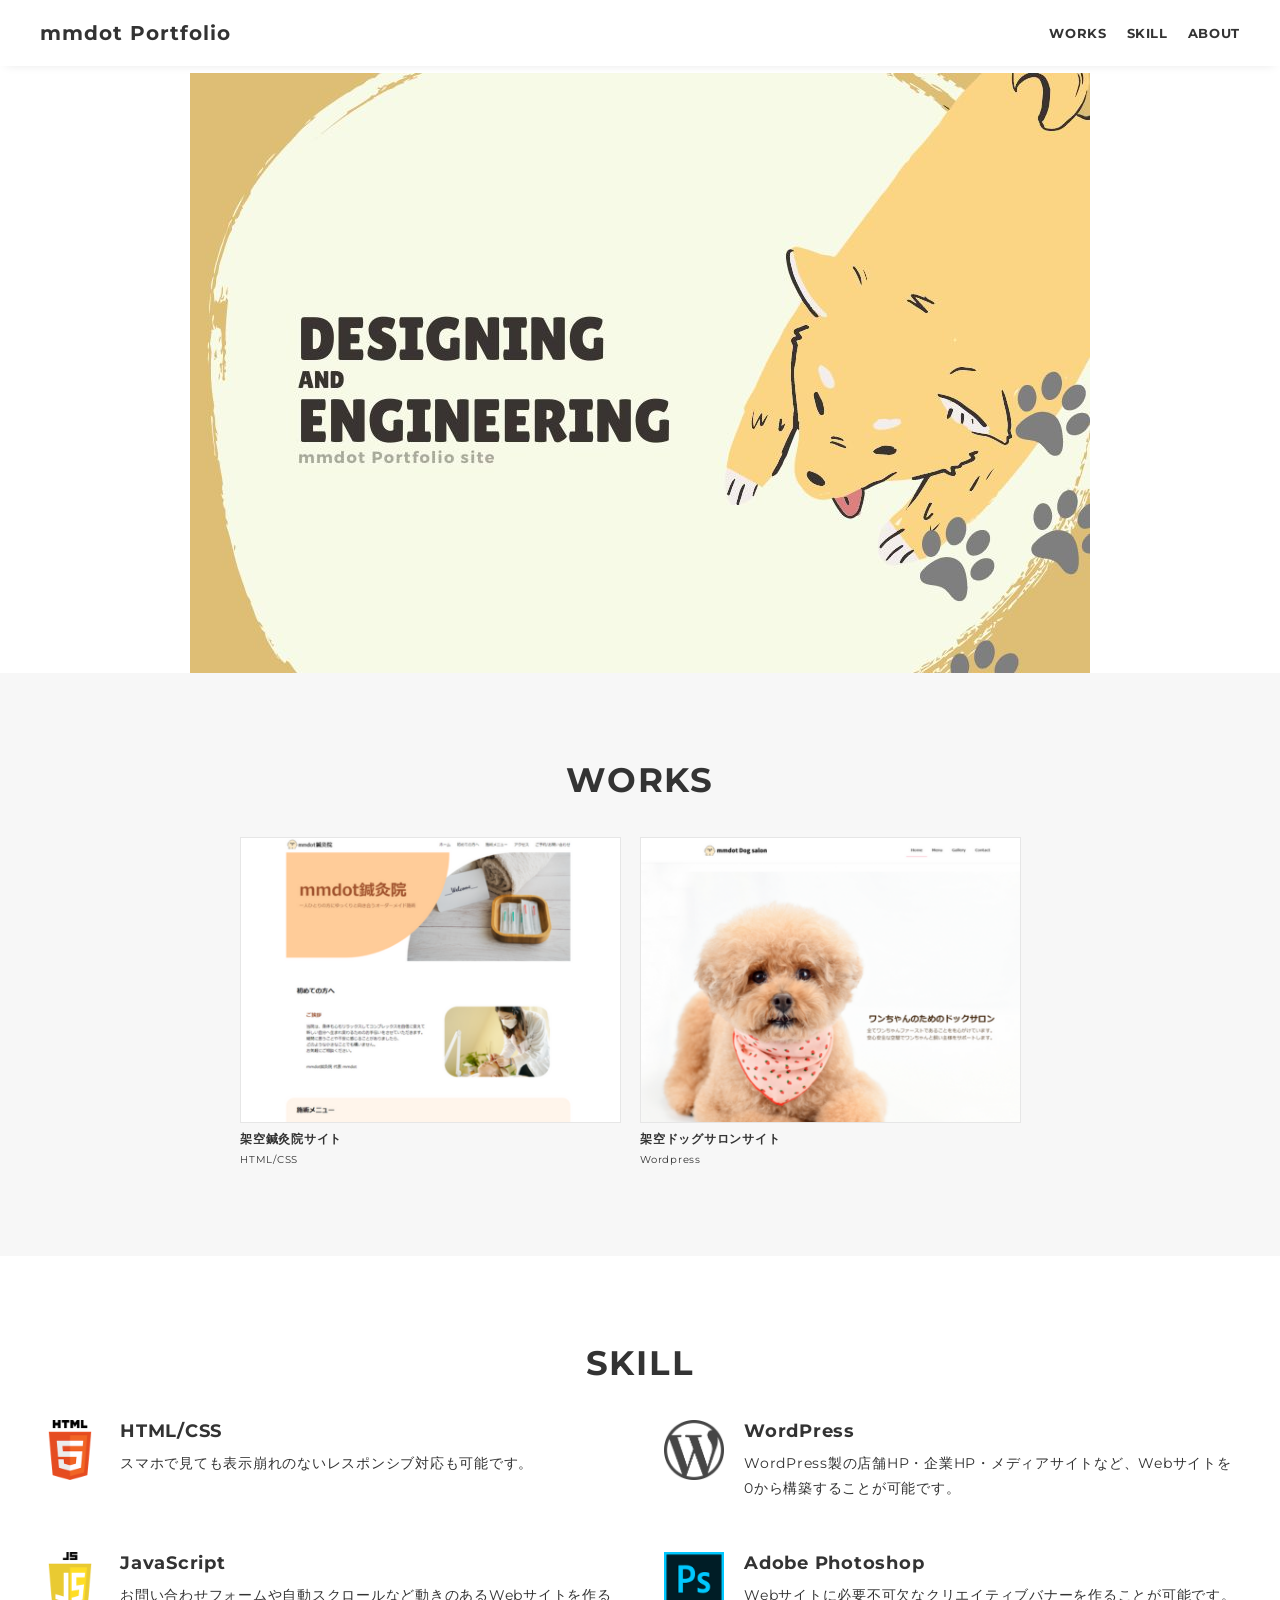
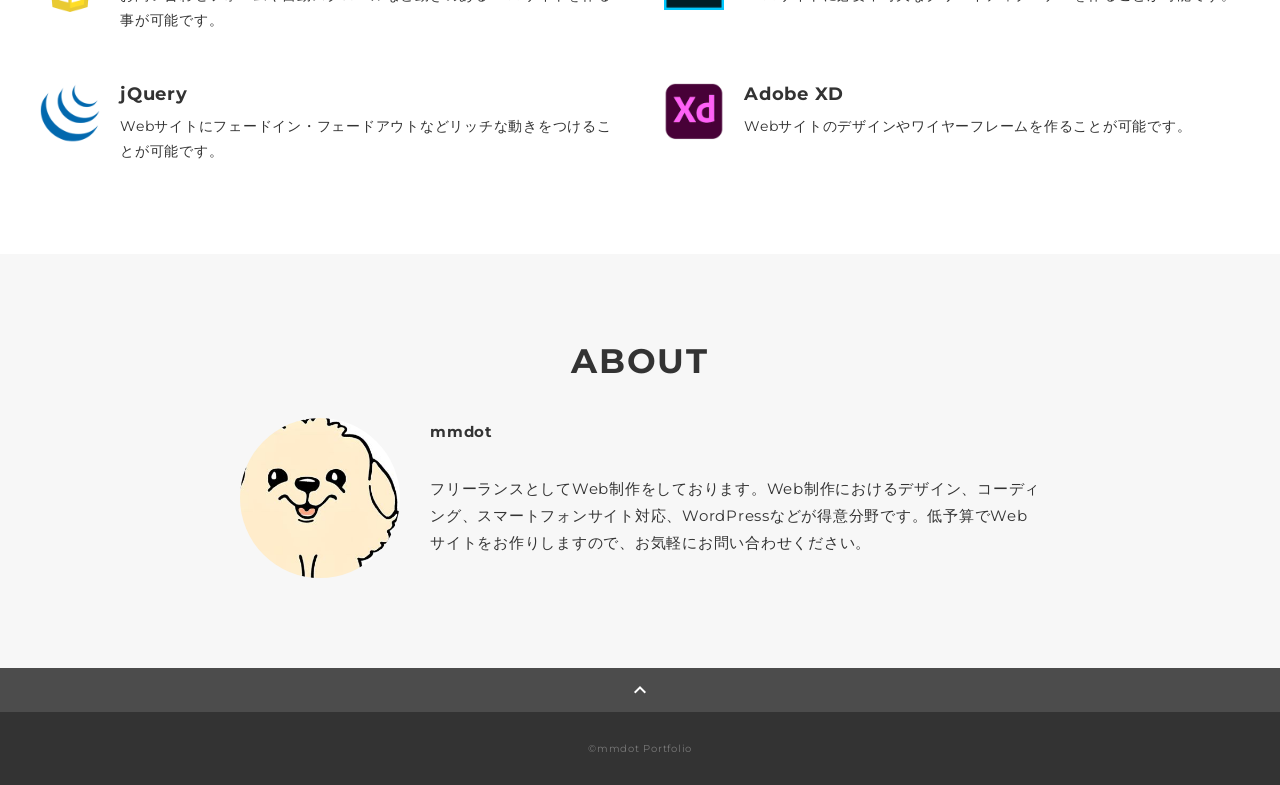
==== index.html @ cf9bff9a "mmdot Portfolio Siteの中身をアップロード" ====
<!DOCTYPE html>
<html>
<head>
  <meta charset="utf-8">
  <meta name="viewport" content="width=device-width, initial-scale=1.0, maximum-scale=1.0, minimum-scale=1.0">
  <title>mmdot Portfolio Site</title>
  <link rel="preconnect" href="https://fonts.gstatic.com">
  <link href="https://fonts.googleapis.com/css2?family=Montserrat:wght@400;700&display=swap" rel="stylesheet">
  <link href="https://fonts.googleapis.com/css?family=Material+Icons+Outlined" rel="stylesheet">
  <link href="css/ress.css" media="all" rel="stylesheet" type="text/css" />
  <link rel="icon" href="img/mmdotfavicon.png">
  <link href="css/style.css" media="all" rel="stylesheet" type="text/css" />
</head>

<body>
  <div class="wrapper">

    <!-- header -->
    <header class="header ">
      <div class="container">
        <h1 class="header-logo">
          <a href="#">mmdot Portfolio</a>
        </h1>
        <nav class="gnav">
          <ul class="gnav-list">
            <li class="gnav-item"><a href="#works">WORKS</a></li>
            <li class="gnav-item"><a href="#skill">SKILL</a></li>
            <li class="gnav-item"><a href="#about">ABOUT</a></li>
            <!-- <li class="gnav-item"><a href="#contact">CONTACT</a></li> -->
          </ul>
        </nav>
      </div>
    </header>
    <!-- /header -->

    <main class="content">

      <!-- mv -->
      <div class="mv">
        <div class="mv-container">
          <img src="img/mmdotportmain.jpg" alt="">
        </div>
      </div>
      <!-- /mv -->

      <!-- works -->
      <section class="works section" id="works">
        <div class="container">
          <h2 class="title">WORKS</h2>
          <div class="works-list">
            <a class="works-item" href="works-1.html">
              <div class="works-img"><img src="img/works/架空鍼灸院サイトサムネ.png" alt="html1" /></div>
              <p class="works-name">架空鍼灸院サイト</p>
              <p class="works-info">HTML/CSS</p>
            </a>
            <a class="works-item" href="works-2.html">
              <div class="works-img"><img src="img/works/架空トリミングサイトサムネ.png" alt="html2" /></div>
              <p class="works-name">架空ドッグサロンサイト</p>
              <p class="works-info">Wordpress</p>
            </a>
            <!-- <a class="works-item" href="works-3.html">
              <div class="works-img"><img src="img/works/wordpress1.png" alt="WordPress" /></div>
              <p class="works-name">美容室のHP</p>
              <p class="works-info">WordPress</p>
            </a>
            <a class="works-item" href="works-4.html">
              <div class="works-img"><img src="img/works/photoshop.png" alt="Photoshop" /></div>
              <p class="works-name">ITスクールのバナー</p>
              <p class="works-info">Photoshop</p>
            </a>
            <a class="works-item" href="works-5.html">
              <div class="works-img"><img src="img/works/xd.png" alt="AdobeXD" /></div>
              <p class="works-name">ITスクールのLP</p>
              <p class="works-info">AdobeXD</p>
            </a>
            <a class="works-item" href="works-6.html">
              <div class="works-img"><img src="img/works/wordpress2.png" alt="WordPress2" /></div>
              <p class="works-name">大学のHP</p>
              <p class="works-info">WordPress/PHP</p>
            </a> -->
          </div>
        </div>
      </section>
      <!-- /works -->

      <!-- skill -->
      <section class="skill section" id="skill">
        <div class="container">
          <h2 class="title">SKILL</h2>
          <div class="skill-list">
            <div class="skill-item">
              <p class="skill-img"><img src="img/skills/html.png" alt="html"></p>
              <div class="skill-body">
                <h3 class="skill-name">HTML/CSS</h3>
                <p class="skill-text">
                  スマホで見ても表示崩れのないレスポンシブ対応も可能です。</p>
              </div>
            </div>
            <div class="skill-item">
              <p class="skill-img"><img src="img/skills/wordpress.png" alt="wordpress"></p>
              <div class="skill-body">
                <h3 class="skill-name">WordPress</h3>
                <p class="skill-text">
                  WordPress製の店舗HP・企業HP・メディアサイトなど、Webサイトを0から構築することが可能です。</p>
              </div>
            </div>
            <div class="skill-item">
              <p class="skill-img"><img src="img/skills/js.png" alt="javascript"></p>
              <div class="skill-body">
                <h3 class="skill-name">JavaScript</h3>
                <p class="skill-text">
                  お問い合わせフォームや自動スクロールなど動きのあるWebサイトを作る事が可能です。</p>
              </div>
            </div>
            <div class="skill-item">
              <p class="skill-img"><img src="img/skills/photoshop.png" alt="photoshop"></p>
              <div class="skill-body">
                <h3 class="skill-name">Adobe Photoshop</h3>
                <p class="skill-text">
                  Webサイトに必要不可欠なクリエイティブバナーを作ることが可能です。</p>
              </div>
            </div>
            <div class="skill-item">
              <p class="skill-img"><img src="img/skills/jquery.png" alt="jquery"></p>
              <div class="skill-body">
                <h3 class="skill-name">jQuery</h3>
                <p class="skill-text">
                  Webサイトにフェードイン・フェードアウトなどリッチな動きをつけることが可能です。</p>
              </div>
            </div>
            <div class="skill-item">
              <p class="skill-img"><img src="img/skills/xd.png" alt="adobexd"></p>
              <div class="skill-body">
                <h3 class="skill-name">Adobe XD</h3>
                <p class="skill-text">
                  Webサイトのデザインやワイヤーフレームを作ることが可能です。</p>
              </div>
            </div>
          </div>
        </div>
      </section>
      <!-- /skill -->

      <!-- about -->
      <section class="about section" id="about">
        <div class="container">
          <h2 class="title">ABOUT</h2>
          <div class="profile">
            <p class="profile-img">
              <img src="img/about.jpg" alt="about">
            </p>
            <div class="profile-body">
              <p>
                <b>mmdot</b>
              </p>
              <p>
                フリーランスとしてWeb制作をしております。Web制作におけるデザイン、コーディング、スマートフォンサイト対応、WordPressなどが得意分野です。低予算でWebサイトをお作りしますので、お気軽にお問い合わせください。
              </p>
              
            </div>
          </div>
        </div>
      </section>
      <!-- /about -->

      <!-- contact -->
      <!-- <section class="contact section" id="contact">
        <div class="container">
          <h2 class="title">CONTACT</h2>
          <p class="lead">
            お問い合わせは、<br class="sp-only">メールまたはSNSにてお願いいたします。
          </p>
          <div class="contact-list">
            <a href="http://instagram.com/" target="_blank">
              <img src="img/icon_instagram.gif" alt="Instagram">
            </a>
            <a href="http://facebook.com/" target="_blank">
              <img src="img/icon_facebook.gif" alt="Facebook">
            </a>
          </div>
        </div>
      </section> -->
      <!-- /contact -->
      <div class="page-top" id="js-page-top">
        <span class="material-icons-outlined">expand_less</span>
      </div>
    </main>

    <!-- footer -->
    <footer class="footer">
      <div class="copyright">&copy;mmdot Portfolio</div>
    </footer>
    <!-- /footer -->

  </div>
  <script src="https://ajax.googleapis.com/ajax/libs/jquery/3.6.0/jquery.min.js"></script>
  <script type='text/javascript' src="js/script.js"></script>
</body>
</html>
---- css/ress.css ----
/*!
 * ress.css • v3.0.1
 * MIT License
 * github.com/filipelinhares/ress
 */

/* # =================================================================
   # Global selectors
   # ================================================================= */

html {
  box-sizing: border-box;
  word-break: normal;
  -moz-tab-size: 4;
  tab-size: 4;

  -webkit-text-size-adjust: 100%; /* Prevent adjustments of font size after orientation changes in iOS */
}

*,
::before,
::after {
  box-sizing: inherit;
  background-repeat: no-repeat; /* Set `background-repeat: no-repeat` to all elements and pseudo elements */
}

::before,
::after {
  vertical-align: inherit;
  text-decoration: inherit; /* Inherit text-decoration and vertical align to ::before and ::after pseudo elements */
}

* {
  margin: 0;
  padding: 0; /* Reset `padding` and `margin` of all elements */
}

/* # =================================================================
   # General elements
   # ================================================================= */

hr {
  overflow: visible; /* Show the overflow in Edge and IE */
  height: 0; /* Add the correct box sizing in Firefox */
}

details,
main {
  display: block; /* Render the `main` element consistently in IE. */
}

summary {
  display: list-item; /* Add the correct display in all browsers */
}

small {
  font-size: 80%; /* Set font-size to 80% in `small` elements */
}

[hidden] {
  display: none; /* Add the correct display in IE */
}

abbr[title] {
  /* Add the correct text decoration in Chrome, Edge, IE, Opera, and Safari */
  text-decoration: underline;
  text-decoration: underline dotted;
  border-bottom: none; /* Remove the bottom border in Chrome 57 */
}

a {
  background-color: transparent; /* Remove the gray background on active links in IE 10 */
}

a:active,
a:hover {
  outline-width: 0; /* Remove the outline when hovering in all browsers */
}

code,
kbd,
pre,
samp {
  font-family: monospace, monospace; /* Specify the font family of code elements */
}

pre {
  font-size: 1em; /* Correct the odd `em` font sizing in all browsers */
}

b,
strong {
  font-weight: bolder; /* Add the correct font weight in Chrome, Edge, and Safari */
}

/* https://gist.github.com/unruthless/413930 */
sub,
sup {
  position: relative;
  font-size: 75%;
  line-height: 0;
  vertical-align: baseline;
}

sub {
  bottom: -.25em;
}

sup {
  top: -.5em;
}

/* # =================================================================
   # Forms
   # ================================================================= */

input {
  border-radius: 0;
}

/* Replace pointer cursor in disabled elements */
[disabled] {
  cursor: default;
}

[type="number"]::-webkit-container-spin-button,
[type="number"]::-webkit-outer-spin-button {
  height: auto; /* Correct the cursor style of increment and decrement buttons in Chrome */
}

[type="search"] {
  outline-offset: -2px; /* Correct the outline style in Safari */

  -webkit-appearance: textfield; /* Correct the odd appearance in Chrome and Safari */
}

[type="search"]::-webkit-search-decoration {
  -webkit-appearance: none; /* Remove the container padding in Chrome and Safari on macOS */
}

textarea {
  overflow: auto; /* Internet Explorer 11+ */
  resize: vertical; /* Specify textarea resizability */
}

button,
input,
optgroup,
select,
textarea {
  font: inherit; /* Specify font inheritance of form elements */
}

optgroup {
  font-weight: bold; /* Restore the font weight unset by the previous rule */
}

button {
  overflow: visible; /* Address `overflow` set to `hidden` in IE 8/9/10/11 */
}

button,
select {
  text-transform: none; /* Firefox 40+, Internet Explorer 11- */
}

/* Apply cursor pointer to button elements */
button,
[type="button"],
[type="reset"],
[type="submit"],
[role="button"] {
  cursor: pointer;
  color: inherit;
}

/* Remove container padding and border in Firefox 4+ */
button::-moz-focus-container,
[type="button"]::-moz-focus-container,
[type="reset"]::-moz-focus-container,
[type="submit"]::-moz-focus-container {
  padding: 0;
  border-style: none;
}

/* Replace focus style removed in the border reset above */
button:-moz-focusring,
[type="button"]::-moz-focus-container,
[type="reset"]::-moz-focus-container,
[type="submit"]::-moz-focus-container {
  outline: 1px dotted ButtonText;
}

button,
html [type="button"],
/* Prevent a WebKit bug where (2) destroys native `audio` and `video`controls in Android 4 */
[type="reset"],
[type="submit"] {
  -webkit-appearance: button; /* Correct the inability to style clickable types in iOS */
}

/* Remove the default button styling in all browsers */
button,
input,
select,
textarea {
  border-style: none;
  background-color: transparent;
}

/* Style select like a standard input */
select {
  -webkit-appearance: none; /* Chrome 41+ */
  -moz-appearance: none; /* Firefox 36+ */
}

select::-ms-expand {
  display: none; /* Internet Explorer 11+ */
}

select::-ms-value {
  color: currentColor; /* Internet Explorer 11+ */
}

legend {
  display: table; /* Correct the text wrapping in Edge and IE */
  max-width: 100%; /* Correct the text wrapping in Edge and IE */
  max-width: 100%; /* Correct the text wrapping in Edge 18- and IE */
  white-space: normal; /* Correct the text wrapping in Edge and IE */
  color: inherit; /* Correct the color inheritance from `fieldset` elements in IE */
  border: 0; /* Correct `color` not being inherited in IE 8/9/10/11 */
}

::-webkit-file-upload-button {
  font: inherit; /* Change font properties to `inherit` in Chrome and Safari */
  color: inherit;
  /* Correct the inability to style clickable types in iOS and Safari */

  -webkit-appearance: button;
}

/* # =================================================================
   # Specify media element style
   # ================================================================= */

img {
  border-style: none; /* Remove border when inside `a` element in IE 8/9/10 */
}

/* Add the correct vertical alignment in Chrome, Firefox, and Opera */
progress {
  vertical-align: baseline;
}

/* # =================================================================
   # Accessibility
   # ================================================================= */

/* Hide content from screens but not screenreaders */
@media screen {
  [hidden~="screen"] {
    display: inherit;
  }
  [hidden~="screen"]:not(:active):not(:focus):not(:target) {
    position: absolute !important;
    clip: rect(0 0 0 0) !important;
  }
}

/* Specify the progress cursor of updating elements */
[aria-busy="true"] {
  cursor: progress;
}

/* Specify the pointer cursor of trigger elements */
[aria-controls] {
  cursor: pointer;
}

/* Specify the unstyled cursor of disabled, not-editable, or otherwise inoperable elements */
[aria-disabled] {
  cursor: default;
}
---- css/style.css ----
body {
  font-family: "Montserrat","Helvetica Neue",Arial,"Hiragino Kaku Gothic ProN","Hiragino Sans",Meiryo,sans-serif;
  font-size: 15px;
  letter-spacing: .05em;
  color: #333;
}

a {
  transition: opacity .3s;
  text-decoration: none;
  color: #1ca9e3;
}

img {
  max-width: 100%;
  height: auto;
  vertical-align: bottom;
  border-style: none;
}



.pc-only {
  display: block;
}

.sp-only {
  display: none;
}

/*--------------------------------
 レイアウト
---------------------------------*/
.wrapper {
  padding-top: 73px;
}

.section {
  padding: 90px 0;
}

.section:nth-of-type(odd) {
  background-color: #f7f7f7;
}

.container {
  max-width: 1340px;
  margin: 0 auto;
  padding: 0 40px;
}

/*--------------------------------
 見出し
---------------------------------*/
.title {
  font-size: 34px;
  font-weight: bold;
  line-height: 1;
  margin-bottom: 40px;
  text-align: center;
  letter-spacing: .05em;
  color: #333;
}

.lead {
  font-size: 16px;
  line-height: 1.8;
  margin-bottom: 30px;
}

/*--------------------------------
ヘッダー
---------------------------------*/
.header {
  position: fixed;
  top: 0;
  z-index: 1;
  width: 100%;
  background-color: #fff;
  box-shadow: 0 5px 10px -6px rgba(0,0,0,.1);
}

.header .container {
  display: flex;
  align-items: center;
  justify-content: space-between;
  padding: 20px 40px;
}

.header-logo {
  font-size: 20px;
  font-weight: bold;
  line-height: 1.2;
  margin-right: 20px;
  letter-spacing: .05em;
}

.header-logo a {
  color: #333;
}

.gnav-list {
  display: flex;
  justify-content: space-between;
  list-style: none;
}

.gnav-item:not(:last-child) {
  margin-right: 20px;
}

.gnav-item a {
  position: relative;
  font-size: 13px;
  font-weight: bold;
  display: inline-block;
  padding: 5px 0;
  transition: .3s;
  letter-spacing: .05em;
  color: #333;
}
.gnav-item a:after {
  position: absolute;
  bottom: 0;
  left: 50%;
  width: 0;
  height: 3px;
  content: "";
  transition: .3s;
  -webkit-transform: translateX(-50%);
  transform: translateX(-50%);
  background-color: #333;
}

.gnav-item a:hover:after {
  width: 100%;
}

/*--------------------------------
 メインビジュアル
---------------------------------*/
.mv {
  display: flex;
  align-items: center;
  justify-content: center;
  height: auto;
  text-align: center;
}

.mv-container {
  position: relative;
  padding: 0 20px;
}

.mv-container img {
  width: 100%;
  height: auto;
}

/*--------------------------------
 Works
---------------------------------*/
.works-list {
  display: flex;
  justify-content: center;
  flex-wrap: wrap;
  margin-bottom: -40px;
}

.works-item {
  width: 31.74603%;
  margin-right: 1.58730%;
  margin-bottom: 40px;
  color: #333;
}

.works-item:hover {
  opacity: .9;
}

.works-item:nth-of-type(3n) {
  margin-right: 0;
}

.works-img img {
  border: 1px solid #e6e6e6;
}

.works-name {
  font-size: 12px;
  font-weight: bold;
  margin-top: 8px;
}

.works-info {
  font-size: 10px;
  margin-top: 5px;
}

/*--------------------------------
 Skill
---------------------------------*/
.skill-list {
  display: flex;
  flex-wrap: wrap;
  justify-content: space-between;
  margin-bottom: -50px;
}

.skill-item {
  display: flex;
  align-items: flex-start;
  justify-content: space-between;
  width: 48%;
  margin-bottom: 50px;
}

.skill-img {
  width: 60px;
  height: auto;
  margin-right: 20px;
}

.skill-body {
  flex: 1;
}

.skill-name {
  margin-bottom: 10px;
}

.skill-text {
  font-size: 14px;
  line-height: 1.8;
}

/*--------------------------------
 About
---------------------------------*/
.profile {
  display: flex;
  flex-wrap: wrap;
  max-width: 800px;
  margin: 0 auto;
}
.profile-img {
  width: 20%;
  margin-right: 30px;
  border-radius: 50%;
}
.profile-img img {
  border-radius: 50%;
}
.profile-body {
  flex: 1;
}

.profile-body p {
  font-size: 15px;
  line-height: 1.8;
}

.profile-body p:not(:last-child) {
  margin-bottom: 30px;
}

/*--------------------------------
 Contact
---------------------------------*/
.contact {
  text-align: center;
}

.contact-item:not(:last-child) {
  margin-right: 10px;
}

.contact-text {
  margin-top: 10px;
}
/*--------------------------------
 ページトップ
---------------------------------*/
.page-top {
  font-weight: bold;
  padding: 10px;
  cursor: pointer;
  text-align: center;
  background-color: #4c4c4c;
}

.page-top .material-icons-outlined {
  vertical-align: bottom;
  color: #fff;
}

/*--------------------------------
 フッター
---------------------------------*/
.footer {
  padding: 30px;
  background-color: #333;
}

.copyright {
  font-size: 10px;
  text-align: center;
  color: #797979;
}

/*--------------------------------
 下層：Worksページ
---------------------------------*/
.article {
  padding: 80px 0;
}

.article-container {
  max-width: 1040px;
  margin: 0 auto;
  padding: 0 20px;
}

.article-title {
  margin-bottom: 30px;
  text-align: center;
}

.article-body {
  max-width: 720px;
  margin: 0 auto;
  margin-bottom: 80px;
}

.article-body h3 {
  position: relative;
  font-size: 18px;
  margin-bottom: 5px;
  padding-left: 1em;
}

.article-body img {
  width: 100%;
  height: auto;
}

.article-body h3:not(:first-child) {
  margin-top: 50px;
}

.article-body h3::before {
  position: absolute;
  top: 0;
  left: 0;
  width: 4px;
  height: 100%;
  content: "";
  border-radius: 3px;
  background-color: #333;
}

.article-body p {
  font-size: 15px;
  line-height: 1.8;
  margin-bottom: 30px;
}

.home-link {
  text-align: center;
}

/*media Queries 767
----------------------------------------------------*/
@media screen and (max-width: 767px) {
  body {
    font-size: 14px;
  }

  .pc-only {
    display: none;
  }

  .sp-only {
    display: block;
  }

  /* 見出し */
  .title {
    font-size: 26px;
    margin-bottom: 20px;
  }

  .lead {
    font-size: 14px;
    line-height: 1.7;
    margin-bottom: 20px;
  }

  /* レイアウト */
  .wrapper {
    padding-top: 57px;
  }

  .section {
    padding: 60px 0;
  }

  .container {
    padding: 0 20px;
  }

  /* ヘッダー */
  .header .container {
    padding: 15px;
  }

  .header-logo {
    font-size: 15px;
    margin-right: 15px;
  }

  .gnav-item:not(:last-child) {
    margin-right: 10px;
  }

  .gnav-item a {
    font-size: 10px;
  }

  .gnav-item a:after {
    display: none;
  }

  /*  メインビジュアル */
  .mv {
    height: 40vh;
  }

  .mv-container {
    padding: 0 20px;
  }

  .mv-title {
    font-size: 30px;
  }
  .mv-subtitle {
    font-size: 16px;
    margin-bottom: 20px;
  }

  .mv-text {
    top: 75%;
    font-size: 14px;
    line-height: 1.7;
  }

  /* Works */
  .works-name {
    font-size: 12px;
  }

  .works-info {
    margin-top: 3px;
  }

  .works-list {
    justify-content: space-between;
  }

  .works-item {
    flex: 0 0 48%;
    margin-right: 0;
    margin-bottom: 30px;
  }

  /* Skill */
  .skill-list {
    display: block;
    margin-bottom: 0;
  }

  .skill-item {
    width: 100%;
    margin-bottom: 35px;
  }

  .skill-item:last-child {
    margin-bottom: 0;
  }

  .skill-name {
    margin-bottom: 5px;
  }

  .skill-text {
    font-size: 13px;
    line-height: 1.7;
  }

  /* About */
  .profile {
    display: block;
  }
  .profile-img {
    width: 150px;
    margin: 0 auto;
    margin-bottom: 25px;
  }

  .profile-body p {
    font-size: 14px;
    line-height: 1.7;
  }

  .profile-body p:not(:last-child) {
    margin-bottom: 20px;
  }

  /* フッター */
  .footer {
    padding: 20px;
  }

  /* 下層ページ */
  .article {
    padding: 50px 0;
  }

  .article-body h3 {
    font-size: 16px;
    padding-left: .8em;
  }

  .article-body h3:not(:first-child) {
    margin-top: 30px;
  }

  .article-body p {
    font-size: 14px;
    line-height: 1.7;
    margin-bottom: 20px;
  }
}
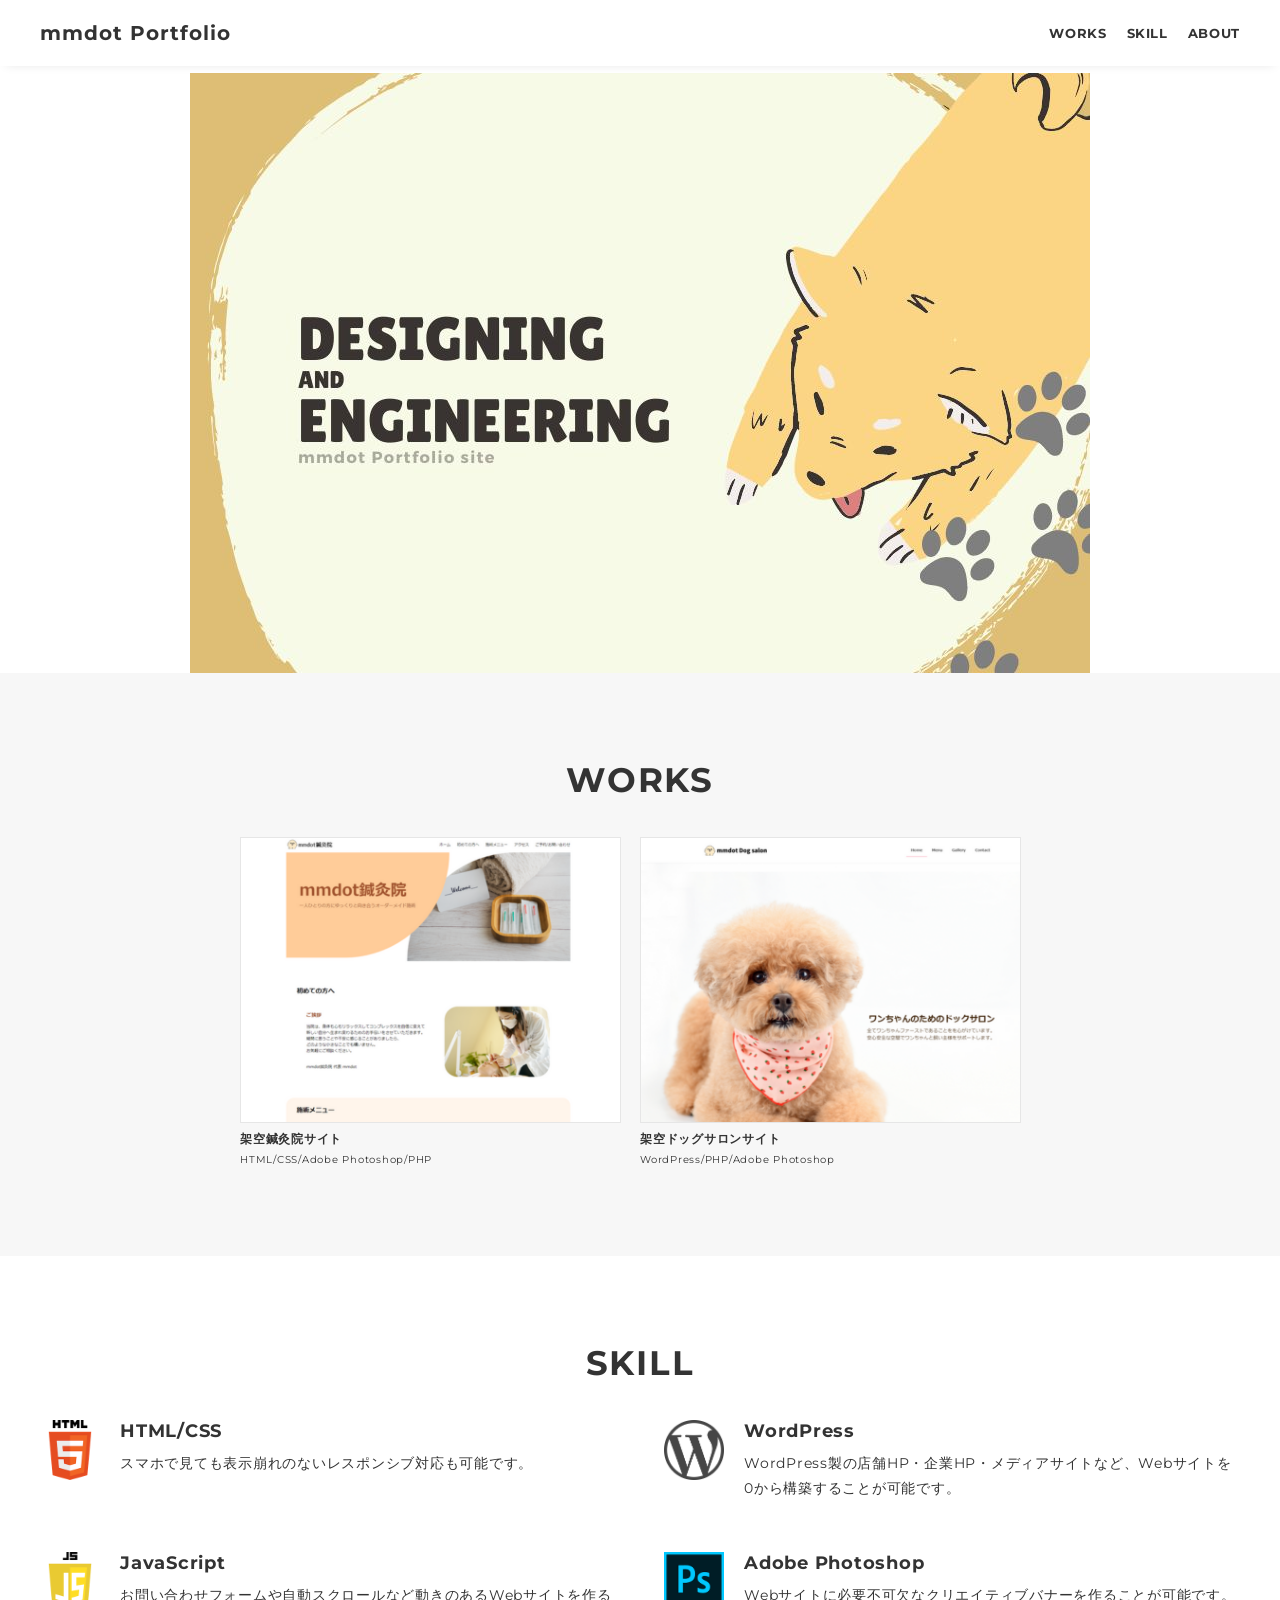
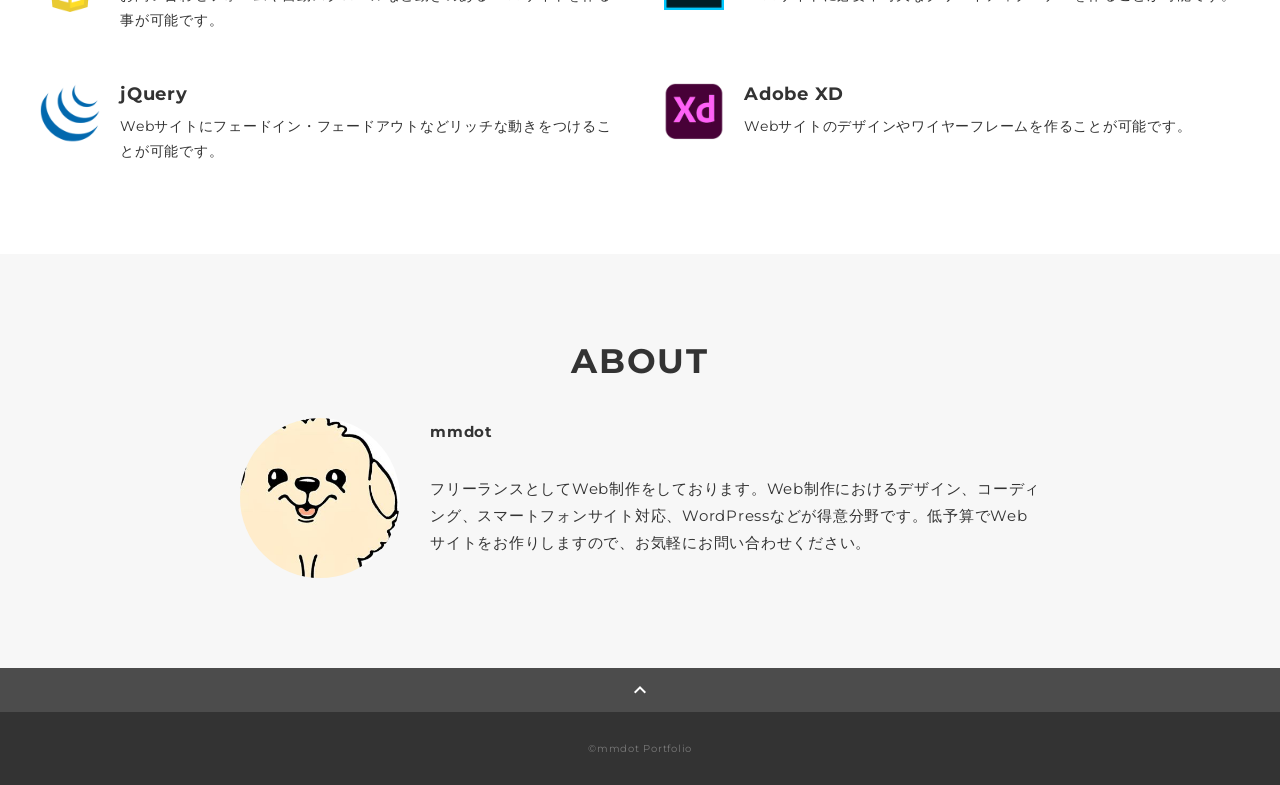
==== commit b364c262: "これで完成" ====
--- a/index.html
+++ b/index.html
@@ -51,12 +51,12 @@
             <a class="works-item" href="works-1.html">
               <div class="works-img"><img src="img/works/架空鍼灸院サイトサムネ.png" alt="html1" /></div>
               <p class="works-name">架空鍼灸院サイト</p>
-              <p class="works-info">HTML/CSS</p>
+              <p class="works-info">HTML/CSS/Adobe Photoshop/PHP</p>
             </a>
             <a class="works-item" href="works-2.html">
               <div class="works-img"><img src="img/works/架空トリミングサイトサムネ.png" alt="html2" /></div>
               <p class="works-name">架空ドッグサロンサイト</p>
-              <p class="works-info">Wordpress</p>
+              <p class="works-info">WordPress/PHP/Adobe Photoshop</p>
             </a>
             <!-- <a class="works-item" href="works-3.html">
               <div class="works-img"><img src="img/works/wordpress1.png" alt="WordPress" /></div>
